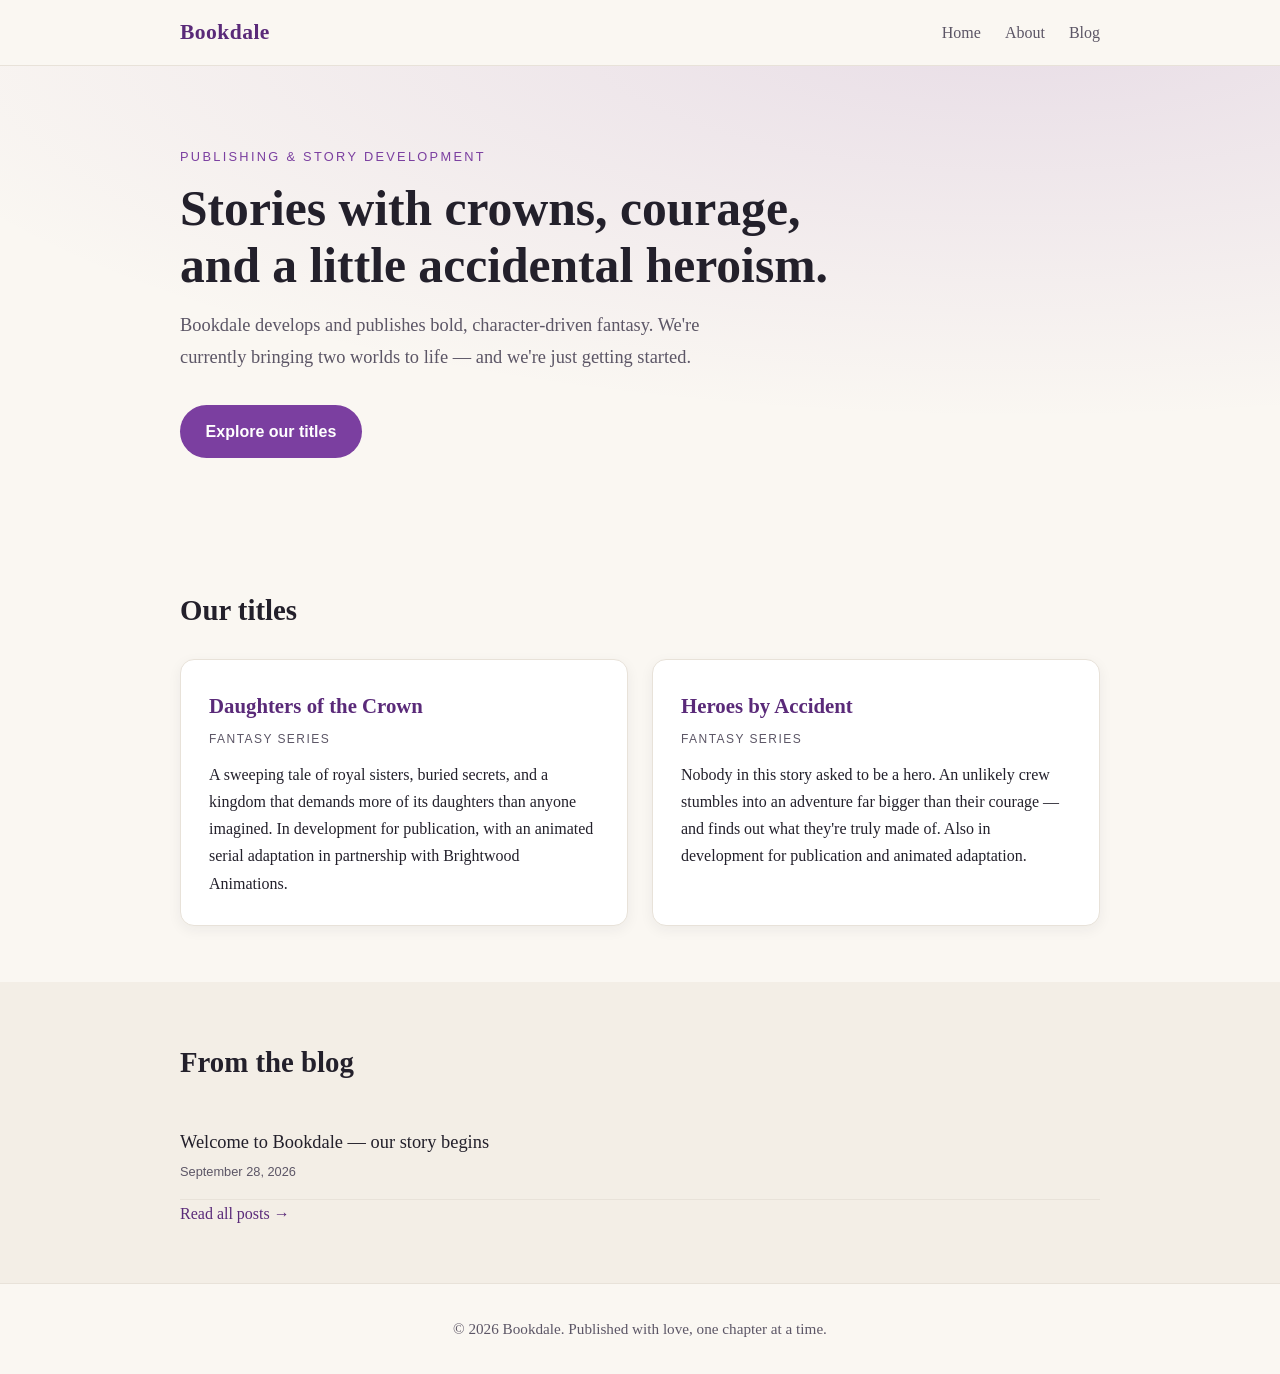
==== index.html @ 4c17e14d "Add index.html" ====
<!DOCTYPE html>
<html lang="en">
<head>
  <meta charset="UTF-8" />
  <meta name="viewport" content="width=device-width, initial-scale=1.0" />
  <title>Bookdale — Publishing &amp; Story Development</title>
  <meta name="description" content="Bookdale is a publishing and story development home for bold, character-driven fantasy. Home of Daughters of the Crown and Heroes by Accident." />
  <link rel="stylesheet" href="css/style.css" />
</head>
<body>
  <header class="site-header">
    <nav class="nav container">
      <a href="index.html" class="brand">Bookdale</a>
      <ul class="nav-links">
        <li><a href="index.html">Home</a></li>
        <li><a href="about.html">About</a></li>
        <li><a href="blog.html">Blog</a></li>
      </ul>
    </nav>
  </header>

  <section class="hero">
    <div class="container">
      <p class="kicker">Publishing &amp; Story Development</p>
      <h1>Stories with crowns, courage,<br />and a little accidental heroism.</h1>
      <p class="lede">
        Bookdale develops and publishes bold, character-driven fantasy.
        We're currently bringing two worlds to life — and we're just getting started.
      </p>
      <a class="btn" href="#titles">Explore our titles</a>
    </div>
  </section>

  <section id="titles" class="section">
    <div class="container">
      <h2>Our titles</h2>
      <div class="cards">
        <article class="card">
          <h3>Daughters of the Crown</h3>
          <p class="tag">Fantasy series</p>
          <p>
            A sweeping tale of royal sisters, buried secrets, and a kingdom that
            demands more of its daughters than anyone imagined. In development
            for publication, with an animated serial adaptation in partnership
            with Brightwood Animations.
          </p>
        </article>
        <article class="card">
          <h3>Heroes by Accident</h3>
          <p class="tag">Fantasy series</p>
          <p>
            Nobody in this story asked to be a hero. An unlikely crew stumbles
            into an adventure far bigger than their courage — and finds out
            what they're truly made of. Also in development for publication and
            animated adaptation.
          </p>
        </article>
      </div>
    </div>
  </section>

  <section class="section section-alt">
    <div class="container">
      <h2>From the blog</h2>
      <ul class="post-list">
        <li>
          <a href="posts/launch.html">Welcome to Bookdale — our story begins</a>
          <span class="post-date">September 28, 2026</span>
        </li>
      </ul>
      <p><a href="blog.html" class="text-link">Read all posts →</a></p>
    </div>
  </section>

  <footer class="site-footer">
    <div class="container">
      <p>© 2026 Bookdale. Published with love, one chapter at a time.</p>
    </div>
  </footer>
</body>
</html>
---- css/style.css ----
/* Bookdale site styles */
* { margin: 0; padding: 0; box-sizing: border-box; }

:root {
  --ink: #23202b;
  --ink-soft: #5c5666;
  --crown: #7b3fa0;      /* royal purple accent */
  --crown-deep: #5a2a79;
  --parchment: #faf7f2;
  --card: #ffffff;
  --line: #e8e2d9;
}

html { scroll-behavior: smooth; }

body {
  font-family: Georgia, "Times New Roman", serif;
  color: var(--ink);
  background: var(--parchment);
  line-height: 1.7;
}

.container { max-width: 960px; margin: 0 auto; padding: 0 1.25rem; }

/* Header / nav */
.site-header {
  position: sticky; top: 0; z-index: 10;
  background: rgba(250, 247, 242, 0.95);
  border-bottom: 1px solid var(--line);
  backdrop-filter: blur(6px);
}
.nav {
  display: flex; align-items: center; justify-content: space-between;
  padding-top: 0.9rem; padding-bottom: 0.9rem;
}
.brand {
  font-weight: bold; font-size: 1.35rem; color: var(--crown-deep);
  text-decoration: none; letter-spacing: 0.02em;
}
.nav-links { list-style: none; display: flex; gap: 1.5rem; }
.nav-links a { text-decoration: none; color: var(--ink-soft); font-size: 1rem; }
.nav-links a:hover { color: var(--crown-deep); }

/* Hero */
.hero {
  padding: 5rem 0 4.5rem;
  background:
    radial-gradient(1200px 400px at 80% -10%, rgba(123, 63, 160, 0.14), transparent),
    var(--parchment);
}
.kicker {
  text-transform: uppercase; letter-spacing: 0.18em; font-size: 0.8rem;
  color: var(--crown); font-family: Arial, Helvetica, sans-serif;
  margin-bottom: 0.75rem;
}
.hero h1 { font-size: clamp(2rem, 5vw, 3.1rem); line-height: 1.15; margin-bottom: 1rem; }
.lede { font-size: 1.15rem; color: var(--ink-soft); max-width: 34rem; margin-bottom: 2rem; }

.btn {
  display: inline-block; padding: 0.8rem 1.6rem; border-radius: 999px;
  background: var(--crown); color: #fff; text-decoration: none;
  font-family: Arial, Helvetica, sans-serif; font-weight: bold;
  transition: background 0.2s;
}
.btn:hover { background: var(--crown-deep); }

/* Sections */
.section { padding: 3.5rem 0; }
.section-alt { background: #f3eee6; }
.section h2 { font-size: 1.8rem; margin-bottom: 1.5rem; }

.page-title { padding: 3rem 0 0; }
.page-title h1 { font-size: clamp(1.9rem, 4.5vw, 2.6rem); }

/* Cards */
.cards { display: grid; grid-template-columns: repeat(auto-fit, minmax(260px, 1fr)); gap: 1.5rem; }
.card {
  background: var(--card); border: 1px solid var(--line); border-radius: 14px;
  padding: 1.75rem; box-shadow: 0 4px 14px rgba(35, 32, 43, 0.06);
}
.card h3 { font-size: 1.3rem; margin-bottom: 0.35rem; color: var(--crown-deep); }
.card .tag {
  font-family: Arial, Helvetica, sans-serif; font-size: 0.75rem;
  text-transform: uppercase; letter-spacing: 0.12em; color: var(--ink-soft);
  margin-bottom: 0.75rem;
}

/* Post list */
.post-list { list-style: none; }
.post-list li { padding: 1rem 0; border-bottom: 1px solid var(--line); }
.post-list a { color: var(--ink); text-decoration: none; font-size: 1.15rem; }
.post-list a:hover { color: var(--crown-deep); }
.post-date {
  display: block; font-family: Arial, Helvetica, sans-serif;
  font-size: 0.8rem; color: var(--ink-soft); margin-top: 0.2rem;
}

/* Content pages */
.content { max-width: 44rem; }
.content h2 { font-size: 1.4rem; margin: 2rem 0 0.75rem; }
.content p + p { margin-top: 1rem; }
.post h1 { font-size: 2.1rem; margin-bottom: 1rem; }
.post .post-date { margin-bottom: 1.5rem; }

.text-link { color: var(--crown-deep); text-decoration: none; }
.text-link:hover { text-decoration: underline; }

/* Footer */
.site-footer {
  padding: 2rem 0; border-top: 1px solid var(--line);
  color: var(--ink-soft); font-size: 0.95rem; text-align: center;
}

@media (max-width: 600px) {
  .nav { flex-direction: column; gap: 0.6rem; }
  .hero { padding: 3.5rem 0 3rem; }
}
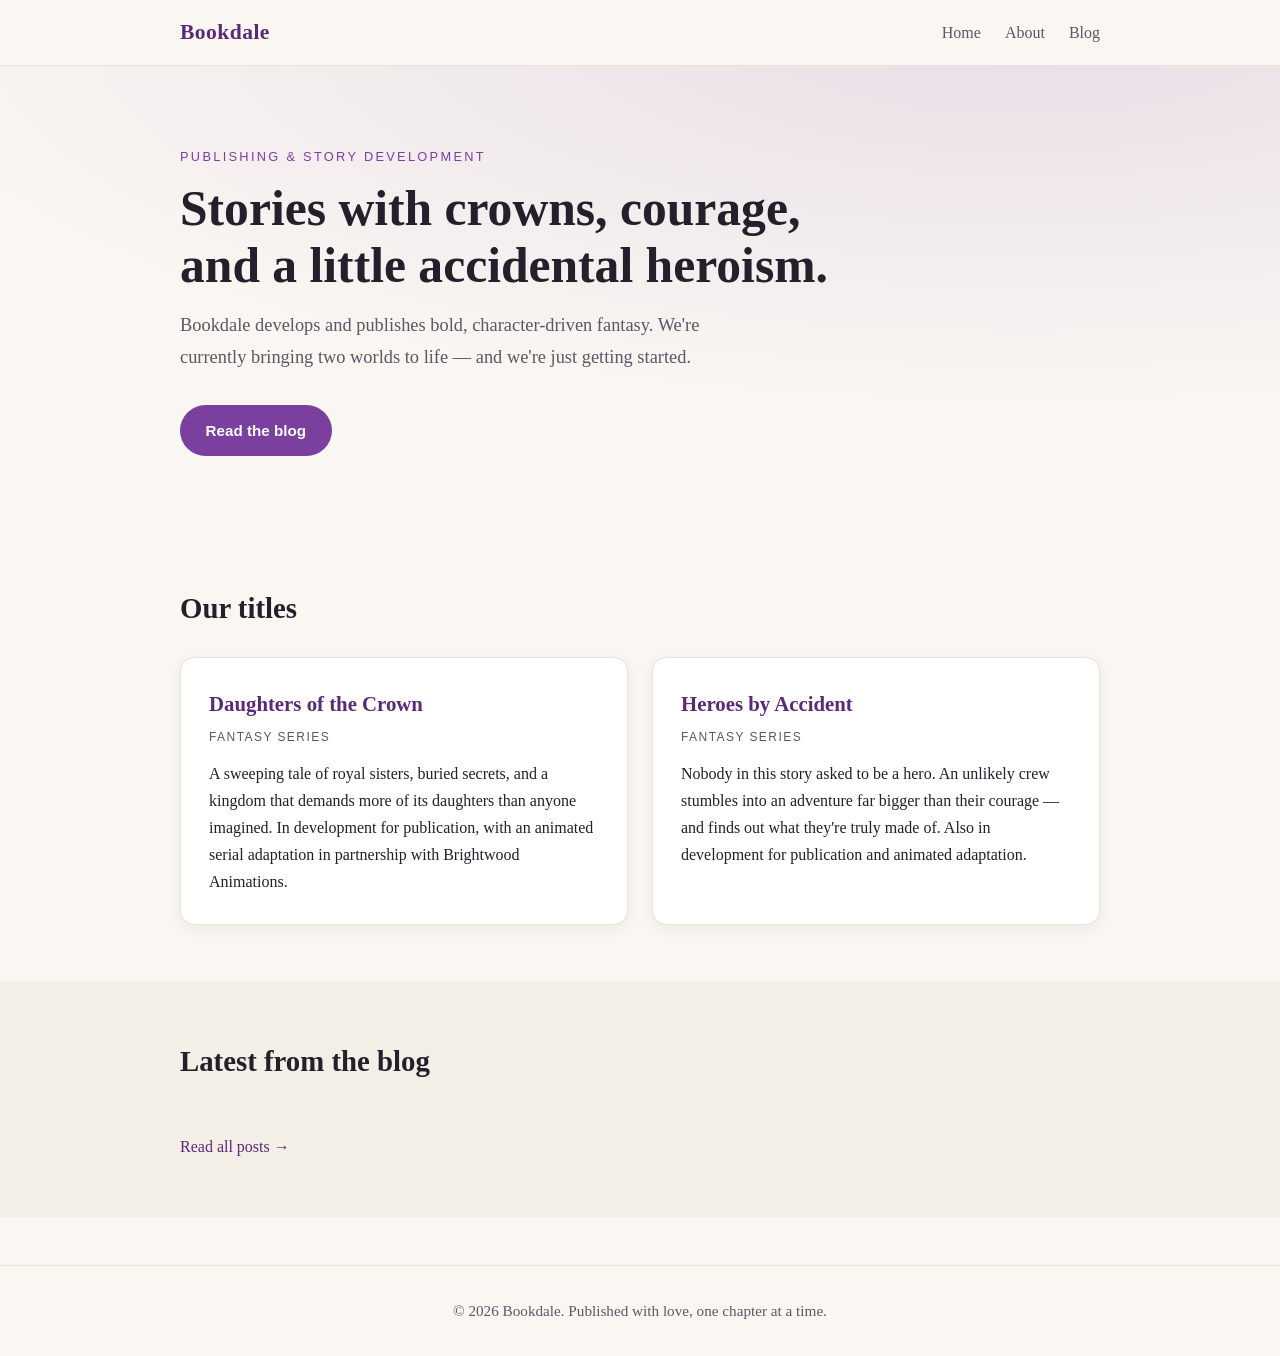
==== commit 656325fd: "Upgrade to dynamic single-page site with live story feed" ====
--- a/index.html
+++ b/index.html
@@ -1,81 +1,243 @@
 <!DOCTYPE html>
 <html lang="en">
 <head>
-  <meta charset="UTF-8" />
-  <meta name="viewport" content="width=device-width, initial-scale=1.0" />
-  <title>Bookdale — Publishing &amp; Story Development</title>
-  <meta name="description" content="Bookdale is a publishing and story development home for bold, character-driven fantasy. Home of Daughters of the Crown and Heroes by Accident." />
-  <link rel="stylesheet" href="css/style.css" />
+<meta charset="UTF-8" />
+<meta name="viewport" content="width=device-width, initial-scale=1.0" />
+<title>Bookdale — Publishing &amp; Story Development</title>
+<meta name="description" content="Bookdale is a publishing and story development home for bold, character-driven fantasy. Home of Daughters of the Crown and Heroes by Accident." />
+<style>
+* { margin: 0; padding: 0; box-sizing: border-box; }
+:root {
+  --ink: #23202b; --ink-soft: #5c5666;
+  --crown: #7b3fa0; --crown-deep: #5a2a79;
+  --parchment: #faf7f2; --card: #ffffff; --line: #e8e2d9;
+}
+html { scroll-behavior: smooth; }
+body { font-family: Georgia, "Times New Roman", serif; color: var(--ink); background: var(--parchment); line-height: 1.7; }
+.container { max-width: 960px; margin: 0 auto; padding: 0 1.25rem; }
+.site-header { position: sticky; top: 0; z-index: 10; background: rgba(250,247,242,0.95); border-bottom: 1px solid var(--line); backdrop-filter: blur(6px); }
+.nav { display: flex; align-items: center; justify-content: space-between; padding-top: 0.9rem; padding-bottom: 0.9rem; }
+.brand { font-weight: bold; font-size: 1.35rem; color: var(--crown-deep); text-decoration: none; letter-spacing: 0.02em; cursor: pointer; }
+.nav-links { list-style: none; display: flex; gap: 1.5rem; }
+.nav-links a { text-decoration: none; color: var(--ink-soft); font-size: 1rem; cursor: pointer; }
+.nav-links a:hover, .nav-links a.active { color: var(--crown-deep); }
+.hero { padding: 5rem 0 4.5rem; background: radial-gradient(1200px 400px at 80% -10%, rgba(123,63,160,0.14), transparent), var(--parchment); }
+.kicker { text-transform: uppercase; letter-spacing: 0.18em; font-size: 0.8rem; color: var(--crown); font-family: Arial, Helvetica, sans-serif; margin-bottom: 0.75rem; }
+.hero h1 { font-size: clamp(2rem, 5vw, 3.1rem); line-height: 1.15; margin-bottom: 1rem; }
+.lede { font-size: 1.15rem; color: var(--ink-soft); max-width: 34rem; margin-bottom: 2rem; }
+.btn { display: inline-block; padding: 0.8rem 1.6rem; border-radius: 999px; background: var(--crown); color: #fff; text-decoration: none; font-family: Arial, Helvetica, sans-serif; font-weight: bold; border: none; cursor: pointer; font-size: 0.95rem; }
+.btn:hover { background: var(--crown-deep); }
+.section { padding: 3.5rem 0; }
+.section-alt { background: #f3eee6; }
+.section h2 { font-size: 1.8rem; margin-bottom: 1.5rem; }
+.page-title { padding: 3rem 0 0; }
+.page-title h1 { font-size: clamp(1.9rem, 4.5vw, 2.6rem); }
+.cards { display: grid; grid-template-columns: repeat(auto-fit, minmax(260px, 1fr)); gap: 1.5rem; }
+.card { background: var(--card); border: 1px solid var(--line); border-radius: 14px; padding: 1.75rem; box-shadow: 0 4px 14px rgba(35,32,43,0.06); }
+.card h3 { font-size: 1.3rem; margin-bottom: 0.35rem; color: var(--crown-deep); }
+.tag { font-family: Arial, Helvetica, sans-serif; font-size: 0.75rem; text-transform: uppercase; letter-spacing: 0.12em; color: var(--ink-soft); margin-bottom: 0.75rem; }
+.story-link { color: inherit; text-decoration: none; cursor: pointer; }
+.story-link:hover { color: var(--crown-deep); text-decoration: underline; }
+.chip-row { display: flex; flex-wrap: wrap; gap: 0.6rem; margin-bottom: 2rem; }
+.chip { font-family: Arial, Helvetica, sans-serif; font-size: 0.85rem; padding: 0.45rem 1.1rem; border-radius: 999px; cursor: pointer; border: 1px solid var(--line); background: var(--card); color: var(--ink-soft); transition: all 0.15s; }
+.chip:hover { border-color: var(--crown); color: var(--crown-deep); }
+.chip-active { background: var(--crown); border-color: var(--crown); color: #fff; }
+.muted { color: var(--ink-soft); font-style: italic; }
+.content { max-width: 44rem; }
+.content h2 { font-size: 1.4rem; margin: 2rem 0 0.75rem; }
+.content p + p { margin-top: 1rem; }
+.post h1 { font-size: 2.1rem; margin-bottom: 1rem; }
+.post .post-date { margin-bottom: 1.5rem; }
+.post-date { display: block; font-family: Arial, Helvetica, sans-serif; font-size: 0.8rem; color: var(--ink-soft); margin-top: 0.2rem; }
+.text-link { color: var(--crown-deep); text-decoration: none; cursor: pointer; }
+.text-link:hover { text-decoration: underline; }
+.site-footer { padding: 2rem 0; border-top: 1px solid var(--line); color: var(--ink-soft); font-size: 0.95rem; text-align: center; margin-top: 3rem; }
+@media (max-width: 600px) { .nav { flex-direction: column; gap: 0.6rem; } .hero { padding: 3.5rem 0 3rem; } }
+</style>
 </head>
 <body>
-  <header class="site-header">
-    <nav class="nav container">
-      <a href="index.html" class="brand">Bookdale</a>
-      <ul class="nav-links">
-        <li><a href="index.html">Home</a></li>
-        <li><a href="about.html">About</a></li>
-        <li><a href="blog.html">Blog</a></li>
-      </ul>
-    </nav>
-  </header>
-
-  <section class="hero">
-    <div class="container">
-      <p class="kicker">Publishing &amp; Story Development</p>
-      <h1>Stories with crowns, courage,<br />and a little accidental heroism.</h1>
-      <p class="lede">
-        Bookdale develops and publishes bold, character-driven fantasy.
-        We're currently bringing two worlds to life — and we're just getting started.
-      </p>
-      <a class="btn" href="#titles">Explore our titles</a>
-    </div>
-  </section>
-
-  <section id="titles" class="section">
-    <div class="container">
-      <h2>Our titles</h2>
-      <div class="cards">
-        <article class="card">
-          <h3>Daughters of the Crown</h3>
-          <p class="tag">Fantasy series</p>
-          <p>
-            A sweeping tale of royal sisters, buried secrets, and a kingdom that
-            demands more of its daughters than anyone imagined. In development
-            for publication, with an animated serial adaptation in partnership
-            with Brightwood Animations.
-          </p>
-        </article>
-        <article class="card">
-          <h3>Heroes by Accident</h3>
-          <p class="tag">Fantasy series</p>
-          <p>
-            Nobody in this story asked to be a hero. An unlikely crew stumbles
-            into an adventure far bigger than their courage — and finds out
-            what they're truly made of. Also in development for publication and
-            animated adaptation.
-          </p>
-        </article>
-      </div>
-    </div>
-  </section>
-
-  <section class="section section-alt">
-    <div class="container">
-      <h2>From the blog</h2>
-      <ul class="post-list">
-        <li>
-          <a href="posts/launch.html">Welcome to Bookdale — our story begins</a>
-          <span class="post-date">September 28, 2026</span>
-        </li>
-      </ul>
-      <p><a href="blog.html" class="text-link">Read all posts →</a></p>
-    </div>
-  </section>
-
-  <footer class="site-footer">
-    <div class="container">
-      <p>© 2026 Bookdale. Published with love, one chapter at a time.</p>
-    </div>
-  </footer>
+<header class="site-header">
+  <nav class="nav container">
+    <a class="brand" data-nav="home">Bookdale</a>
+    <ul class="nav-links">
+      <li><a data-nav="home">Home</a></li>
+      <li><a data-nav="about">About</a></li>
+      <li><a data-nav="blog">Blog</a></li>
+    </ul>
+  </nav>
+</header>
+
+<div id="view"></div>
+
+<footer class="site-footer">
+  <div class="container">
+    <p>© 2026 Bookdale. Published with love, one chapter at a time.</p>
+  </div>
+</footer>
+
+<script>
+(function () {
+  'use strict';
+  var API = 'https://superagent-c65ff55e.base44.app/functions/getStories';
+  var view = document.getElementById('view');
+  var cache = null, cacheTime = 0;
+
+  function esc(t) {
+    return String(t || '').replace(/[&<>"']/g, function (c) {
+      return { '&': '&amp;', '<': '&lt;', '>': '&gt;', '"': '&quot;', "'": '&#39;' }[c];
+    });
+  }
+  function fmtDate(d) {
+    if (!d) return '';
+    try {
+      return new Date(d + 'T00:00:00').toLocaleDateString(undefined, { year: 'numeric', month: 'long', day: 'numeric' });
+    } catch (e) { return d; }
+  }
+
+  function getStories(force) {
+    var now = Date.now();
+    if (cache && !force && now - cacheTime < 60000) return Promise.resolve(cache);
+    return fetch(API, { cache: 'no-store' })
+      .then(function (r) { if (!r.ok) throw new Error('HTTP ' + r.status); return r.json(); })
+      .then(function (d) {
+        cache = (d.stories || []).slice().sort(function (a, b) {
+          return (b.date || '').localeCompare(a.date || '');
+        });
+        cacheTime = now;
+        return cache;
+      });
+  }
+
+  function home() {
+    document.title = 'Bookdale — Publishing & Story Development';
+    view.innerHTML =
+      '<section class="hero"><div class="container">' +
+      '<p class="kicker">Publishing &amp; Story Development</p>' +
+      '<h1>Stories with crowns, courage,<br />and a little accidental heroism.</h1>' +
+      '<p class="lede">Bookdale develops and publishes bold, character-driven fantasy. We\'re currently bringing two worlds to life — and we\'re just getting started.</p>' +
+      '<a class="btn" data-nav="blog">Read the blog</a>' +
+      '</div></section>' +
+      '<section class="section"><div class="container">' +
+      '<h2>Our titles</h2><div class="cards">' +
+      '<article class="card"><h3>Daughters of the Crown</h3><p class="tag">Fantasy series</p>' +
+      '<p>A sweeping tale of royal sisters, buried secrets, and a kingdom that demands more of its daughters than anyone imagined. In development for publication, with an animated serial adaptation in partnership with Brightwood Animations.</p></article>' +
+      '<article class="card"><h3>Heroes by Accident</h3><p class="tag">Fantasy series</p>' +
+      '<p>Nobody in this story asked to be a hero. An unlikely crew stumbles into an adventure far bigger than their courage — and finds out what they\'re truly made of. Also in development for publication and animated adaptation.</p></article>' +
+      '</div></div></section>' +
+      '<section class="section section-alt"><div class="container">' +
+      '<h2>Latest from the blog</h2><div id="latest" class="cards"></div>' +
+      '<p style="margin-top:1.5rem;"><a class="text-link" data-nav="blog">Read all posts →</a></p>' +
+      '</div></section>';
+    getStories().then(function (stories) {
+      var el = document.getElementById('latest');
+      el.innerHTML = '';
+      stories.slice(0, 3).forEach(function (s) {
+        el.innerHTML += '<article class="card"><p class="tag">' + esc(s.category) + '</p>' +
+          '<h3><a class="story-link" data-story="' + esc(s.slug) + '">' + esc(s.title) + '</a></h3>' +
+          '<p class="post-date">' + esc(fmtDate(s.date)) + '</p></article>';
+      });
+    }).catch(function () {});
+  }
+
+  function about() {
+    document.title = 'About — Bookdale';
+    view.innerHTML =
+      '<section class="page-title"><div class="container"><h1>About Bookdale</h1></div></section>' +
+      '<main class="section"><div class="container content">' +
+      '<p>Bookdale is a publishing and story development house. We find stories with big hearts and bigger worlds, and we help them grow from first draft to finished book — and beyond.</p>' +
+      '<p>Right now our shelves are home to two fantasy titles in development: <em>Daughters of the Crown</em> and <em>Heroes by Accident</em>. Both are being developed for publication and for animated serial adaptations in partnership with our friends at Brightwood Animations.</p>' +
+      '<h2>What we believe</h2>' +
+      '<p>Great fantasy isn\'t about the size of the dragon — it\'s about the people riding toward it. We champion character-driven storytelling, patient world-building, and authors who write the stories only they can tell.</p>' +
+      '<h2>Work with us</h2>' +
+      '<p>Interested in submitting a story, partnering with us, or just saying hello? Reach us at <a class="text-link" href="mailto:bookdalestories@gmail.com">bookdalestories@gmail.com</a>.</p>' +
+      '</div></main>';
+  }
+
+  var activeCat = 'all';
+
+  function blog() {
+    document.title = 'Blog — Bookdale';
+    view.innerHTML =
+      '<section class="page-title"><div class="container"><h1>The Bookdale Blog</h1></div></section>' +
+      '<main class="section"><div class="container">' +
+      '<div id="chips" class="chip-row"></div>' +
+      '<div id="stories" class="cards"></div>' +
+      '<p id="msg" class="muted"></p>' +
+      '</div></main>';
+    getStories().then(function (stories) {
+      var chips = document.getElementById('chips');
+      var cats = [];
+      stories.forEach(function (s) {
+        if (s.category && cats.indexOf(s.category) === -1) cats.push(s.category);
+      });
+      chips.innerHTML = '';
+      var mk = function (cat) {
+        var b = document.createElement('button');
+        b.className = 'chip' + (cat === activeCat ? ' chip-active' : '');
+        b.textContent = cat === 'all' ? 'All posts' : cat;
+        b.addEventListener('click', function () { activeCat = cat; blog(); });
+        chips.appendChild(b);
+      };
+      mk('all');
+      cats.forEach(mk);
+      var list = activeCat === 'all' ? stories : stories.filter(function (s) { return s.category === activeCat; });
+      var el = document.getElementById('stories');
+      el.innerHTML = '';
+      list.forEach(function (s) {
+        el.innerHTML += '<article class="card"><p class="tag">' + esc(s.category) + '</p>' +
+          '<h3><a class="story-link" data-story="' + esc(s.slug) + '">' + esc(s.title) + '</a></h3>' +
+          '<p class="post-date">' + esc(fmtDate(s.date)) + '</p><p>' + esc(s.excerpt || '') + '</p></article>';
+      });
+      document.getElementById('msg').textContent = list.length ? '' : 'No stories published yet. Check back soon!';
+    }).catch(function () {
+      document.getElementById('msg').textContent = 'Couldn\'t load stories. Refresh the page in a moment.';
+    });
+  }
+
+  function story(slug) {
+    view.innerHTML = '<main class="section"><div class="container content post"><p class="muted">Loading story…</p></div></main>';
+    getStories().then(function (stories) {
+      var s = null;
+      for (var i = 0; i < stories.length; i++) if (stories[i].slug === slug) { s = stories[i]; break; }
+      if (!s) {
+        view.innerHTML = '<main class="section"><div class="container content"><h1>Story not found</h1></div></main>';
+        return;
+      }
+      document.title = s.title + ' — Bookdale';
+      view.innerHTML =
+        '<main class="section"><div class="container content post">' +
+        '<p class="post-date">' + esc(s.category || '') + (s.date ? ' · ' + esc(fmtDate(s.date)) : '') + '</p>' +
+        '<h1>' + esc(s.title) + '</h1>' +
+        '<div>' + (s.body || '') + '</div>' +
+        '<p style="margin-top:2rem;"><a class="text-link" data-nav="blog">← Back to the blog</a></p>' +
+        '</div></main>';
+    }).catch(function () {
+      view.innerHTML = '<main class="section"><div class="container content"><h1>Story not found</h1></div></main>';
+    });
+  }
+
+  function route() {
+    var h = (location.hash || '#home').replace(/^#/, '');
+    if (h.indexOf('story/') === 0) { story(h.slice(6)); return; }
+    if (h === 'about') { about(); return; }
+    if (h === 'blog') { blog(); return; }
+    home();
+  }
+  window.addEventListener('hashchange', route);
+
+  document.addEventListener('click', function (e) {
+    var t = e.target.closest ? e.target.closest('[data-nav],[data-story]') : null;
+    if (!t) return;
+    if (t.hasAttribute('data-nav')) {
+      location.hash = '#' + t.getAttribute('data-nav');
+    } else {
+      location.hash = '#story/' + t.getAttribute('data-story');
+    }
+    window.scrollTo(0, 0);
+  });
+
+  route();
+})();
+</script>
 </body>
 </html>
